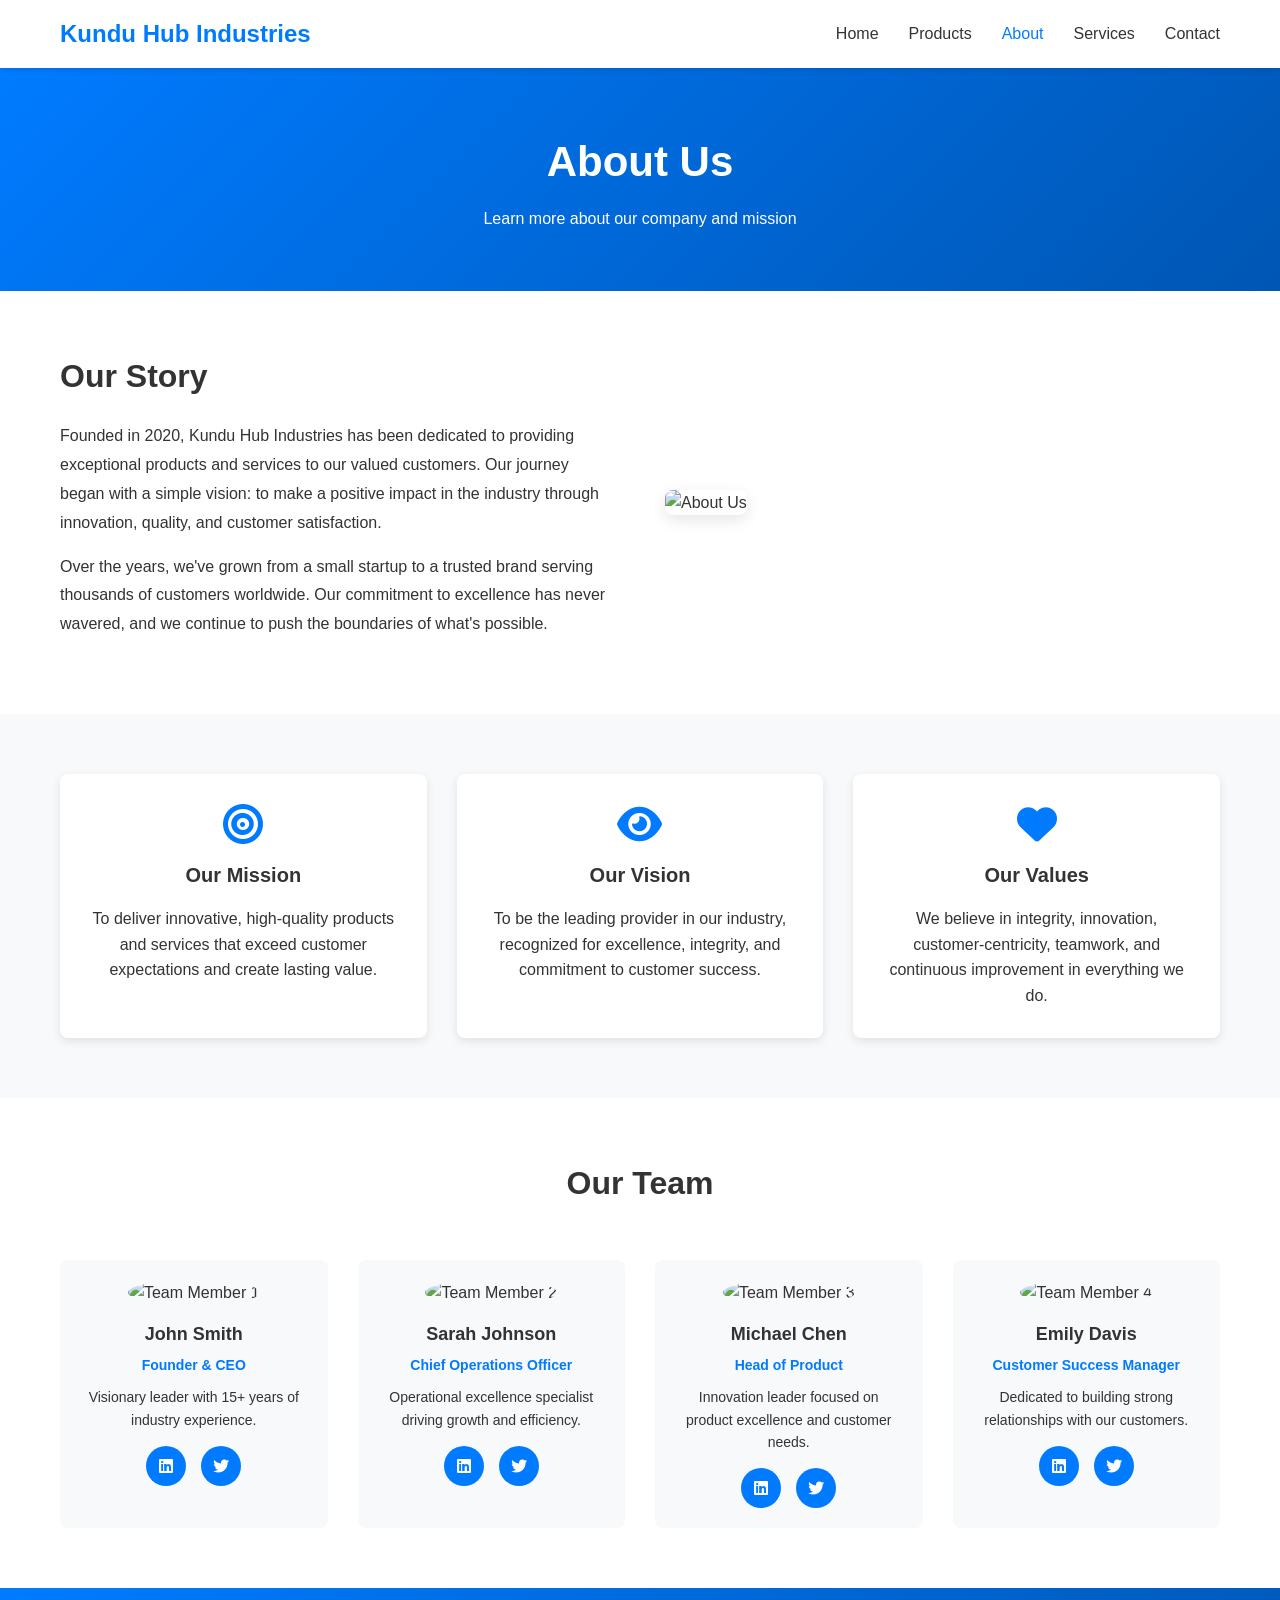
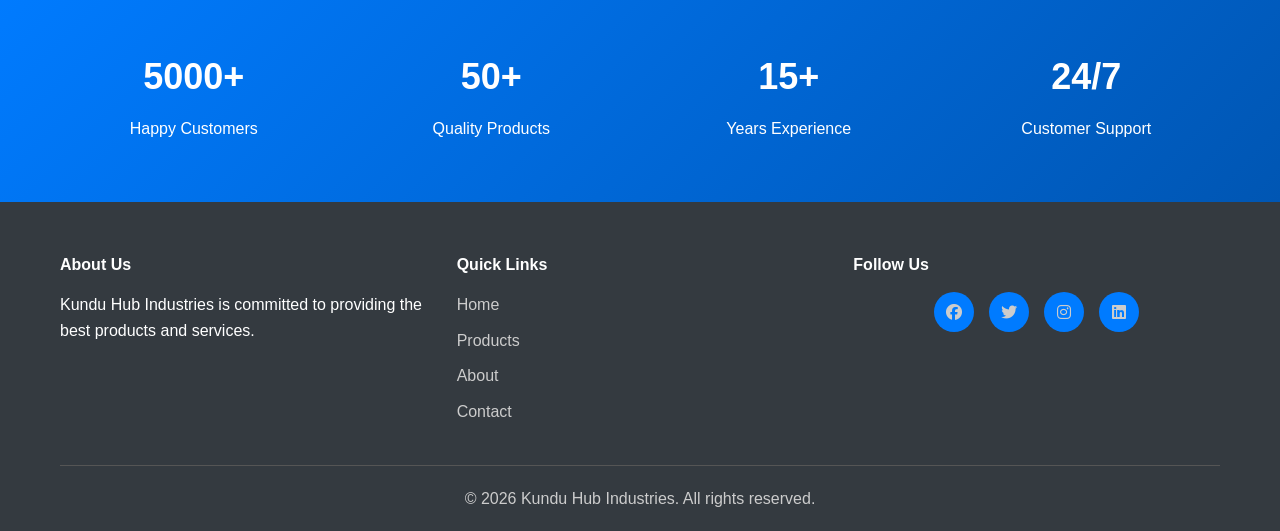
==== about.html @ c9569838 "Initial commit: Add complete business website with all pages, styling, and interactivity" ====
<!DOCTYPE html>
<html lang="en">
<head>
    <meta charset="UTF-8">
    <meta name="viewport" content="width=device-width, initial-scale=1.0">
    <title>About Us - Kundu Hub Industries</title>
    <link rel="stylesheet" href="css/styles.css">
    <link rel="stylesheet" href="https://cdnjs.cloudflare.com/ajax/libs/font-awesome/6.4.0/css/all.min.css">
</head>
<body>
    <!-- Navigation -->
    <nav class="navbar">
        <div class="container">
            <div class="nav-wrapper">
                <div class="logo">Kundu Hub Industries</div>
                <ul class="nav-menu">
                    <li><a href="index.html">Home</a></li>
                    <li><a href="products.html">Products</a></li>
                    <li><a href="about.html" class="active">About</a></li>
                    <li><a href="services.html">Services</a></li>
                    <li><a href="contact.html">Contact</a></li>
                </ul>
                <div class="hamburger">
                    <span></span>
                    <span></span>
                    <span></span>
                </div>
            </div>
        </div>
    </nav>

    <!-- Page Header -->
    <section class="page-header">
        <div class="container">
            <h1>About Us</h1>
            <p>Learn more about our company and mission</p>
        </div>
    </section>

    <!-- About Section -->
    <section class="about">
        <div class="container">
            <div class="about-content">
                <div class="about-text">
                    <h2>Our Story</h2>
                    <p>Founded in 2020, Kundu Hub Industries has been dedicated to providing exceptional products and services to our valued customers. Our journey began with a simple vision: to make a positive impact in the industry through innovation, quality, and customer satisfaction.</p>
                    <p>Over the years, we've grown from a small startup to a trusted brand serving thousands of customers worldwide. Our commitment to excellence has never wavered, and we continue to push the boundaries of what's possible.</p>
                </div>
                <div class="about-image">
                    <img src="https://via.placeholder.com/400x300?text=About+Image" alt="About Us">
                </div>
            </div>
        </div>
    </section>

    <!-- Mission & Vision -->
    <section class="mission-vision">
        <div class="container">
            <div class="mission-vision-grid">
                <div class="mission-card">
                    <i class="fas fa-bullseye"></i>
                    <h3>Our Mission</h3>
                    <p>To deliver innovative, high-quality products and services that exceed customer expectations and create lasting value.</p>
                </div>
                <div class="vision-card">
                    <i class="fas fa-eye"></i>
                    <h3>Our Vision</h3>
                    <p>To be the leading provider in our industry, recognized for excellence, integrity, and commitment to customer success.</p>
                </div>
                <div class="values-card">
                    <i class="fas fa-heart"></i>
                    <h3>Our Values</h3>
                    <p>We believe in integrity, innovation, customer-centricity, teamwork, and continuous improvement in everything we do.</p>
                </div>
            </div>
        </div>
    </section>

    <!-- Team Section -->
    <section class="team">
        <div class="container">
            <h2>Our Team</h2>
            <div class="team-grid">
                <div class="team-member">
                    <img src="https://via.placeholder.com/200?text=Team+Member+1" alt="Team Member 1">
                    <h3>John Smith</h3>
                    <p class="position">Founder & CEO</p>
                    <p>Visionary leader with 15+ years of industry experience.</p>
                    <div class="social-links">
                        <a href="#"><i class="fab fa-linkedin"></i></a>
                        <a href="#"><i class="fab fa-twitter"></i></a>
                    </div>
                </div>

                <div class="team-member">
                    <img src="https://via.placeholder.com/200?text=Team+Member+2" alt="Team Member 2">
                    <h3>Sarah Johnson</h3>
                    <p class="position">Chief Operations Officer</p>
                    <p>Operational excellence specialist driving growth and efficiency.</p>
                    <div class="social-links">
                        <a href="#"><i class="fab fa-linkedin"></i></a>
                        <a href="#"><i class="fab fa-twitter"></i></a>
                    </div>
                </div>

                <div class="team-member">
                    <img src="https://via.placeholder.com/200?text=Team+Member+3" alt="Team Member 3">
                    <h3>Michael Chen</h3>
                    <p class="position">Head of Product</p>
                    <p>Innovation leader focused on product excellence and customer needs.</p>
                    <div class="social-links">
                        <a href="#"><i class="fab fa-linkedin"></i></a>
                        <a href="#"><i class="fab fa-twitter"></i></a>
                    </div>
                </div>

                <div class="team-member">
                    <img src="https://via.placeholder.com/200?text=Team+Member+4" alt="Team Member 4">
                    <h3>Emily Davis</h3>
                    <p class="position">Customer Success Manager</p>
                    <p>Dedicated to building strong relationships with our customers.</p>
                    <div class="social-links">
                        <a href="#"><i class="fab fa-linkedin"></i></a>
                        <a href="#"><i class="fab fa-twitter"></i></a>
                    </div>
                </div>
            </div>
        </div>
    </section>

    <!-- Stats Section -->
    <section class="stats">
        <div class="container">
            <div class="stats-grid">
                <div class="stat-item">
                    <h3>5000+</h3>
                    <p>Happy Customers</p>
                </div>
                <div class="stat-item">
                    <h3>50+</h3>
                    <p>Quality Products</p>
                </div>
                <div class="stat-item">
                    <h3>15+</h3>
                    <p>Years Experience</p>
                </div>
                <div class="stat-item">
                    <h3>24/7</h3>
                    <p>Customer Support</p>
                </div>
            </div>
        </div>
    </section>

    <!-- Footer -->
    <footer class="footer">
        <div class="container">
            <div class="footer-content">
                <div class="footer-section">
                    <h4>About Us</h4>
                    <p>Kundu Hub Industries is committed to providing the best products and services.</p>
                </div>
                <div class="footer-section">
                    <h4>Quick Links</h4>
                    <ul>
                        <li><a href="index.html">Home</a></li>
                        <li><a href="products.html">Products</a></li>
                        <li><a href="about.html">About</a></li>
                        <li><a href="contact.html">Contact</a></li>
                    </ul>
                </div>
                <div class="footer-section">
                    <h4>Follow Us</h4>
                    <div class="social-links">
                        <a href="#"><i class="fab fa-facebook"></i></a>
                        <a href="#"><i class="fab fa-twitter"></i></a>
                        <a href="#"><i class="fab fa-instagram"></i></a>
                        <a href="#"><i class="fab fa-linkedin"></i></a>
                    </div>
                </div>
            </div>
            <div class="footer-bottom">
                <p>&copy; 2026 Kundu Hub Industries. All rights reserved.</p>
            </div>
        </div>
    </footer>

    <script src="js/script.js"></script>
</body>
</html>
---- css/styles.css ----
:root {
    --primary-color: #007bff;
    --secondary-color: #6c757d;
    --success-color: #28a745;
    --danger-color: #dc3545;
    --warning-color: #ffc107;
    --light-color: #f8f9fa;
    --dark-color: #343a40;
    --white-color: #ffffff;
    --text-color: #333333;
    --border-radius: 8px;
    --transition: all 0.3s ease;
}

* {
    margin: 0;
    padding: 0;
    box-sizing: border-box;
}

body {
    font-family: 'Segoe UI', Tahoma, Geneva, Verdana, sans-serif;
    line-height: 1.6;
    color: var(--text-color);
    background-color: var(--white-color);
}

.container {
    max-width: 1200px;
    margin: 0 auto;
    padding: 0 20px;
}

/* Navigation */
.navbar {
    background-color: var(--white-color);
    box-shadow: 0 2px 5px rgba(0, 0, 0, 0.1);
    position: sticky;
    top: 0;
    z-index: 1000;
}

.nav-wrapper {
    display: flex;
    justify-content: space-between;
    align-items: center;
    padding: 15px 0;
}

.logo {
    font-size: 24px;
    font-weight: bold;
    color: var(--primary-color);
}

.nav-menu {
    display: flex;
    list-style: none;
    gap: 30px;
}

.nav-menu a {
    text-decoration: none;
    color: var(--text-color);
    font-weight: 500;
    transition: var(--transition);
}

.nav-menu a:hover,
.nav-menu a.active {
    color: var(--primary-color);
}

.hamburger {
    display: none;
    flex-direction: column;
    cursor: pointer;
}

.hamburger span {
    width: 25px;
    height: 3px;
    background-color: var(--text-color);
    margin: 5px 0;
    transition: var(--transition);
}

/* Hero Section */
.hero {
    background: linear-gradient(135deg, var(--primary-color) 0%, #0056b3 100%);
    color: var(--white-color);
    padding: 120px 20px;
    text-align: center;
}

.hero-content h1 {
    font-size: 48px;
    margin-bottom: 15px;
    animation: slideInDown 0.8s ease;
}

.hero-content p {
    font-size: 20px;
    margin-bottom: 30px;
    animation: slideInUp 0.8s ease;
}

/* Buttons */
.btn {
    display: inline-block;
    padding: 12px 30px;
    border: none;
    border-radius: var(--border-radius);
    font-size: 16px;
    font-weight: 600;
    cursor: pointer;
    transition: var(--transition);
    text-decoration: none;
    margin: 10px;
}

.btn-primary {
    background-color: var(--primary-color);
    color: var(--white-color);
}

.btn-primary:hover {
    background-color: #0056b3;
    transform: translateY(-2px);
    box-shadow: 0 5px 15px rgba(0, 0, 0, 0.2);
}

.btn-secondary {
    background-color: transparent;
    color: var(--white-color);
    border: 2px solid var(--white-color);
}

.btn-secondary:hover {
    background-color: var(--white-color);
    color: var(--primary-color);
}

.btn-light {
    background-color: var(--white-color);
    color: var(--primary-color);
}

.btn-light:hover {
    background-color: var(--light-color);
}

.btn-outline {
    background-color: transparent;
    color: var(--primary-color);
    border: 2px solid var(--primary-color);
}

.btn-outline:hover {
    background-color: var(--primary-color);
    color: var(--white-color);
}

.btn-small {
    padding: 8px 20px;
    font-size: 14px;
}

/* Features Section */
.features {
    padding: 80px 0;
    background-color: var(--light-color);
}

.features h2 {
    text-align: center;
    font-size: 36px;
    margin-bottom: 50px;
}

.features-grid {
    display: grid;
    grid-template-columns: repeat(auto-fit, minmax(250px, 1fr));
    gap: 30px;
}

.feature-card {
    background-color: var(--white-color);
    padding: 30px;
    border-radius: var(--border-radius);
    text-align: center;
    box-shadow: 0 3px 10px rgba(0, 0, 0, 0.1);
    transition: var(--transition);
}

.feature-card:hover {
    transform: translateY(-10px);
    box-shadow: 0 8px 20px rgba(0, 0, 0, 0.15);
}

.feature-card i {
    font-size: 40px;
    color: var(--primary-color);
    margin-bottom: 15px;
}

.feature-card h3 {
    font-size: 20px;
    margin-bottom: 10px;
}

/* CTA Section */
.cta {
    background: linear-gradient(135deg, var(--primary-color) 0%, #0056b3 100%);
    color: var(--white-color);
    padding: 80px 20px;
    text-align: center;
}

.cta h2 {
    font-size: 36px;
    margin-bottom: 15px;
}

.cta p {
    font-size: 18px;
    margin-bottom: 30px;
}

/* Page Header */
.page-header {
    background: linear-gradient(135deg, var(--primary-color) 0%, #0056b3 100%);
    color: var(--white-color);
    padding: 60px 20px;
    text-align: center;
}

.page-header h1 {
    font-size: 42px;
    margin-bottom: 10px;
}

/* Products Section */
.products-filter {
    padding: 40px 0;
    text-align: center;
    background-color: var(--light-color);
}

.filter-group {
    display: flex;
    justify-content: center;
    gap: 15px;
    flex-wrap: wrap;
}

.filter-btn {
    padding: 10px 20px;
    border: 2px solid var(--primary-color);
    background-color: transparent;
    color: var(--primary-color);
    border-radius: var(--border-radius);
    cursor: pointer;
    font-weight: 600;
    transition: var(--transition);
}

.filter-btn:hover,
.filter-btn.active {
    background-color: var(--primary-color);
    color: var(--white-color);
}

.products {
    padding: 60px 0;
}

.products-grid {
    display: grid;
    grid-template-columns: repeat(auto-fill, minmax(280px, 1fr));
    gap: 30px;
}

.product-card {
    background-color: var(--white-color);
    border-radius: var(--border-radius);
    overflow: hidden;
    box-shadow: 0 3px 10px rgba(0, 0, 0, 0.1);
    transition: var(--transition);
}

.product-card:hover {
    transform: translateY(-10px);
    box-shadow: 0 8px 20px rgba(0, 0, 0, 0.15);
}

.product-image {
    position: relative;
    overflow: hidden;
    height: 200px;
}

.product-image img {
    width: 100%;
    height: 100%;
    object-fit: cover;
    transition: var(--transition);
}

.product-card:hover .product-image img {
    transform: scale(1.1);
}

.product-overlay {
    position: absolute;
    top: 0;
    left: 0;
    width: 100%;
    height: 100%;
    background-color: rgba(0, 123, 255, 0.9);
    display: flex;
    align-items: center;
    justify-content: center;
    opacity: 0;
    transition: var(--transition);
}

.product-card:hover .product-overlay {
    opacity: 1;
}

.product-info {
    padding: 20px;
}

.product-info h3 {
    font-size: 18px;
    margin-bottom: 10px;
}

.product-info .price {
    font-size: 20px;
    font-weight: bold;
    color: var(--primary-color);
    margin-bottom: 10px;
}

.product-info .description {
    font-size: 14px;
    color: var(--secondary-color);
    margin-bottom: 15px;
}

/* Contact Section */
.contact {
    padding: 60px 0;
}

.contact-wrapper {
    display: grid;
    grid-template-columns: 1fr 1fr;
    gap: 50px;
}

.contact-info h2,
.contact-form h2 {
    font-size: 24px;
    margin-bottom: 30px;
}

.info-item {
    display: flex;
    gap: 20px;
    margin-bottom: 30px;
}

.info-item i {
    font-size: 28px;
    color: var(--primary-color);
    min-width: 40px;
}

.info-item h4 {
    margin-bottom: 8px;
}

.info-item a {
    color: var(--primary-color);
    text-decoration: none;
}

.info-item a:hover {
    text-decoration: underline;
}

.contact-form {
}

.form-group {
    margin-bottom: 20px;
}

.form-group label {
    display: block;
    margin-bottom: 8px;
    font-weight: 600;
}

.form-group input,
.form-group textarea {
    width: 100%;
    padding: 12px;
    border: 1px solid #ddd;
    border-radius: var(--border-radius);
    font-family: inherit;
    font-size: 14px;
    transition: var(--transition);
}

.form-group input:focus,
.form-group textarea:focus {
    outline: none;
    border-color: var(--primary-color);
    box-shadow: 0 0 0 3px rgba(0, 123, 255, 0.25);
}

.map-section {
    width: 100%;
    margin: 60px 0;
}

/* About Section */
.about {
    padding: 60px 0;
}

.about-content {
    display: grid;
    grid-template-columns: 1fr 1fr;
    gap: 50px;
    align-items: center;
}

.about-text h2 {
    font-size: 32px;
    margin-bottom: 20px;
}

.about-text p {
    margin-bottom: 15px;
    line-height: 1.8;
}

.about-image img {
    width: 100%;
    border-radius: var(--border-radius);
    box-shadow: 0 5px 15px rgba(0, 0, 0, 0.1);
}

/* Mission & Vision */
.mission-vision {
    padding: 60px 0;
    background-color: var(--light-color);
}

.mission-vision-grid {
    display: grid;
    grid-template-columns: repeat(auto-fit, minmax(250px, 1fr));
    gap: 30px;
}

.mission-card,
.vision-card,
.values-card {
    background-color: var(--white-color);
    padding: 30px;
    border-radius: var(--border-radius);
    text-align: center;
    box-shadow: 0 3px 10px rgba(0, 0, 0, 0.1);
}

.mission-card i,
.vision-card i,
.values-card i {
    font-size: 40px;
    color: var(--primary-color);
    margin-bottom: 15px;
}

.mission-card h3,
.vision-card h3,
.values-card h3 {
    font-size: 20px;
    margin-bottom: 15px;
}

/* Team Section */
.team {
    padding: 60px 0;
}

.team h2 {
    text-align: center;
    font-size: 32px;
    margin-bottom: 50px;
}

.team-grid {
    display: grid;
    grid-template-columns: repeat(auto-fit, minmax(250px, 1fr));
    gap: 30px;
}

.team-member {
    background-color: var(--light-color);
    padding: 20px;
    border-radius: var(--border-radius);
    text-align: center;
    transition: var(--transition);
}

.team-member:hover {
    transform: translateY(-10px);
    box-shadow: 0 8px 20px rgba(0, 0, 0, 0.15);
}

.team-member img {
    width: 150px;
    height: 150px;
    border-radius: 50%;
    margin-bottom: 15px;
    object-fit: cover;
}

.team-member h3 {
    font-size: 18px;
    margin-bottom: 5px;
}

.team-member .position {
    color: var(--primary-color);
    font-weight: 600;
    margin-bottom: 10px;
}

.team-member p {
    font-size: 14px;
    margin-bottom: 15px;
}

.social-links {
    display: flex;
    justify-content: center;
    gap: 15px;
}

.social-links a {
    width: 40px;
    height: 40px;
    border-radius: 50%;
    background-color: var(--primary-color);
    color: var(--white-color);
    display: flex;
    align-items: center;
    justify-content: center;
    text-decoration: none;
    transition: var(--transition);
}

.social-links a:hover {
    background-color: #0056b3;
    transform: translateY(-3px);
}

/* Stats Section */
.stats {
    background: linear-gradient(135deg, var(--primary-color) 0%, #0056b3 100%);
    color: var(--white-color);
    padding: 60px 0;
}

.stats-grid {
    display: grid;
    grid-template-columns: repeat(auto-fit, minmax(200px, 1fr));
    gap: 30px;
    text-align: center;
}

.stat-item h3 {
    font-size: 36px;
    margin-bottom: 10px;
}

.stat-item p {
    font-size: 16px;
}

/* Services Section */
.services-section {
    padding: 60px 0;
}

.services-grid {
    display: grid;
    grid-template-columns: repeat(auto-fit, minmax(280px, 1fr));
    gap: 30px;
}

.service-card {
    background-color: var(--light-color);
    padding: 30px;
    border-radius: var(--border-radius);
    text-align: center;
    transition: var(--transition);
}

.service-card:hover {
    transform: translateY(-10px);
    box-shadow: 0 8px 20px rgba(0, 0, 0, 0.15);
}

.service-icon {
    font-size: 50px;
    color: var(--primary-color);
    margin-bottom: 15px;
}

.service-card h3 {
    font-size: 20px;
    margin-bottom: 15px;
}

.service-card p {
    margin-bottom: 15px;
    line-height: 1.6;
}

.service-card .link {
    color: var(--primary-color);
    text-decoration: none;
    font-weight: 600;
    transition: var(--transition);
}

.service-card .link:hover {
    color: #0056b3;
}

/* Pricing Section */
.pricing {
    padding: 60px 0;
    background-color: var(--light-color);
}

.pricing h2 {
    text-align: center;
    font-size: 32px;
    margin-bottom: 50px;
}

.pricing-grid {
    display: grid;
    grid-template-columns: repeat(auto-fit, minmax(280px, 1fr));
    gap: 30px;
}

.pricing-card {
    background-color: var(--white-color);
    padding: 40px;
    border-radius: var(--border-radius);
    text-align: center;
    box-shadow: 0 3px 10px rgba(0, 0, 0, 0.1);
    transition: var(--transition);
    position: relative;
}

.pricing-card:hover {
    transform: translateY(-10px);
    box-shadow: 0 8px 20px rgba(0, 0, 0, 0.15);
}

.pricing-card.featured {
    border: 2px solid var(--primary-color);
    transform: scale(1.05);
}

.pricing-card .badge {
    position: absolute;
    top: -15px;
    left: 50%;
    transform: translateX(-50%);
    background-color: var(--primary-color);
    color: var(--white-color);
    padding: 5px 15px;
    border-radius: 20px;
    font-size: 12px;
    font-weight: 600;
}

.pricing-card h3 {
    font-size: 22px;
    margin-bottom: 15px;
}

.pricing-card .price {
    font-size: 36px;
    font-weight: bold;
    color: var(--primary-color);
    margin-bottom: 5px;
}

.pricing-card .period {
    font-size: 14px;
    color: var(--secondary-color);
    margin-bottom: 25px;
}

.pricing-card .features {
    list-style: none;
    margin-bottom: 30px;
    text-align: left;
}

.pricing-card .features li {
    padding: 10px 0;
    border-bottom: 1px solid #eee;
}

.pricing-card .features i {
    color: var(--success-color);
    margin-right: 10px;
}

.pricing-card .features i.fa-times {
    color: var(--danger-color);
}

/* Footer */
.footer {
    background-color: var(--dark-color);
    color: var(--white-color);
    padding: 50px 0 20px;
}

.footer-content {
    display: grid;
    grid-template-columns: repeat(auto-fit, minmax(250px, 1fr));
    gap: 30px;
    margin-bottom: 30px;
}

.footer-section h4 {
    margin-bottom: 15px;
}

.footer-section ul {
    list-style: none;
}

.footer-section ul li {
    margin-bottom: 10px;
}

.footer-section a {
    color: #ccc;
    text-decoration: none;
    transition: var(--transition);
}

.footer-section a:hover {
    color: var(--white-color);
}

.footer-bottom {
    text-align: center;
    padding-top: 20px;
    border-top: 1px solid #555;
    color: #ccc;
}

/* Animations */
@keyframes slideInDown {
    from {
        transform: translateY(-50px);
        opacity: 0;
    }
    to {
        transform: translateY(0);
        opacity: 1;
    }
}

@keyframes slideInUp {
    from {
        transform: translateY(50px);
        opacity: 0;
    }
    to {
        transform: translateY(0);
        opacity: 1;
    }
}

/* Responsive Design */
@media (max-width: 768px) {
    .hamburger {
        display: flex;
    }

    .nav-menu {
        position: absolute;
        top: 60px;
        left: 0;
        flex-direction: column;
        width: 100%;
        background-color: var(--white-color);
        gap: 0;
        display: none;
        padding: 20px 0;
    }

    .nav-menu.active {
        display: flex;
    }

    .nav-menu li {
        padding: 10px 20px;
        border-bottom: 1px solid #eee;
    }

    .hero-content h1 {
        font-size: 32px;
    }

    .hero-content p {
        font-size: 16px;
    }

    .about-content,
    .contact-wrapper {
        grid-template-columns: 1fr;
    }

    .features-grid,
    .services-grid,
    .pricing-grid,
    .team-grid,
    .stats-grid {
        grid-template-columns: 1fr;
    }

    .pricing-card.featured {
        transform: scale(1);
    }

    .filter-group {
        gap: 10px;
    }

    .products-grid {
        grid-template-columns: repeat(auto-fill, minmax(200px, 1fr));
    }
}

@media (max-width: 480px) {
    .container {
        padding: 0 15px;
    }

    .hero {
        padding: 60px 20px;
    }

    .hero-content h1 {
        font-size: 24px;
    }

    .btn {
        display: block;
        margin: 10px 0;
    }

    .page-header h1 {
        font-size: 28px;
    }

    h2 {
        font-size: 24px;
    }
}
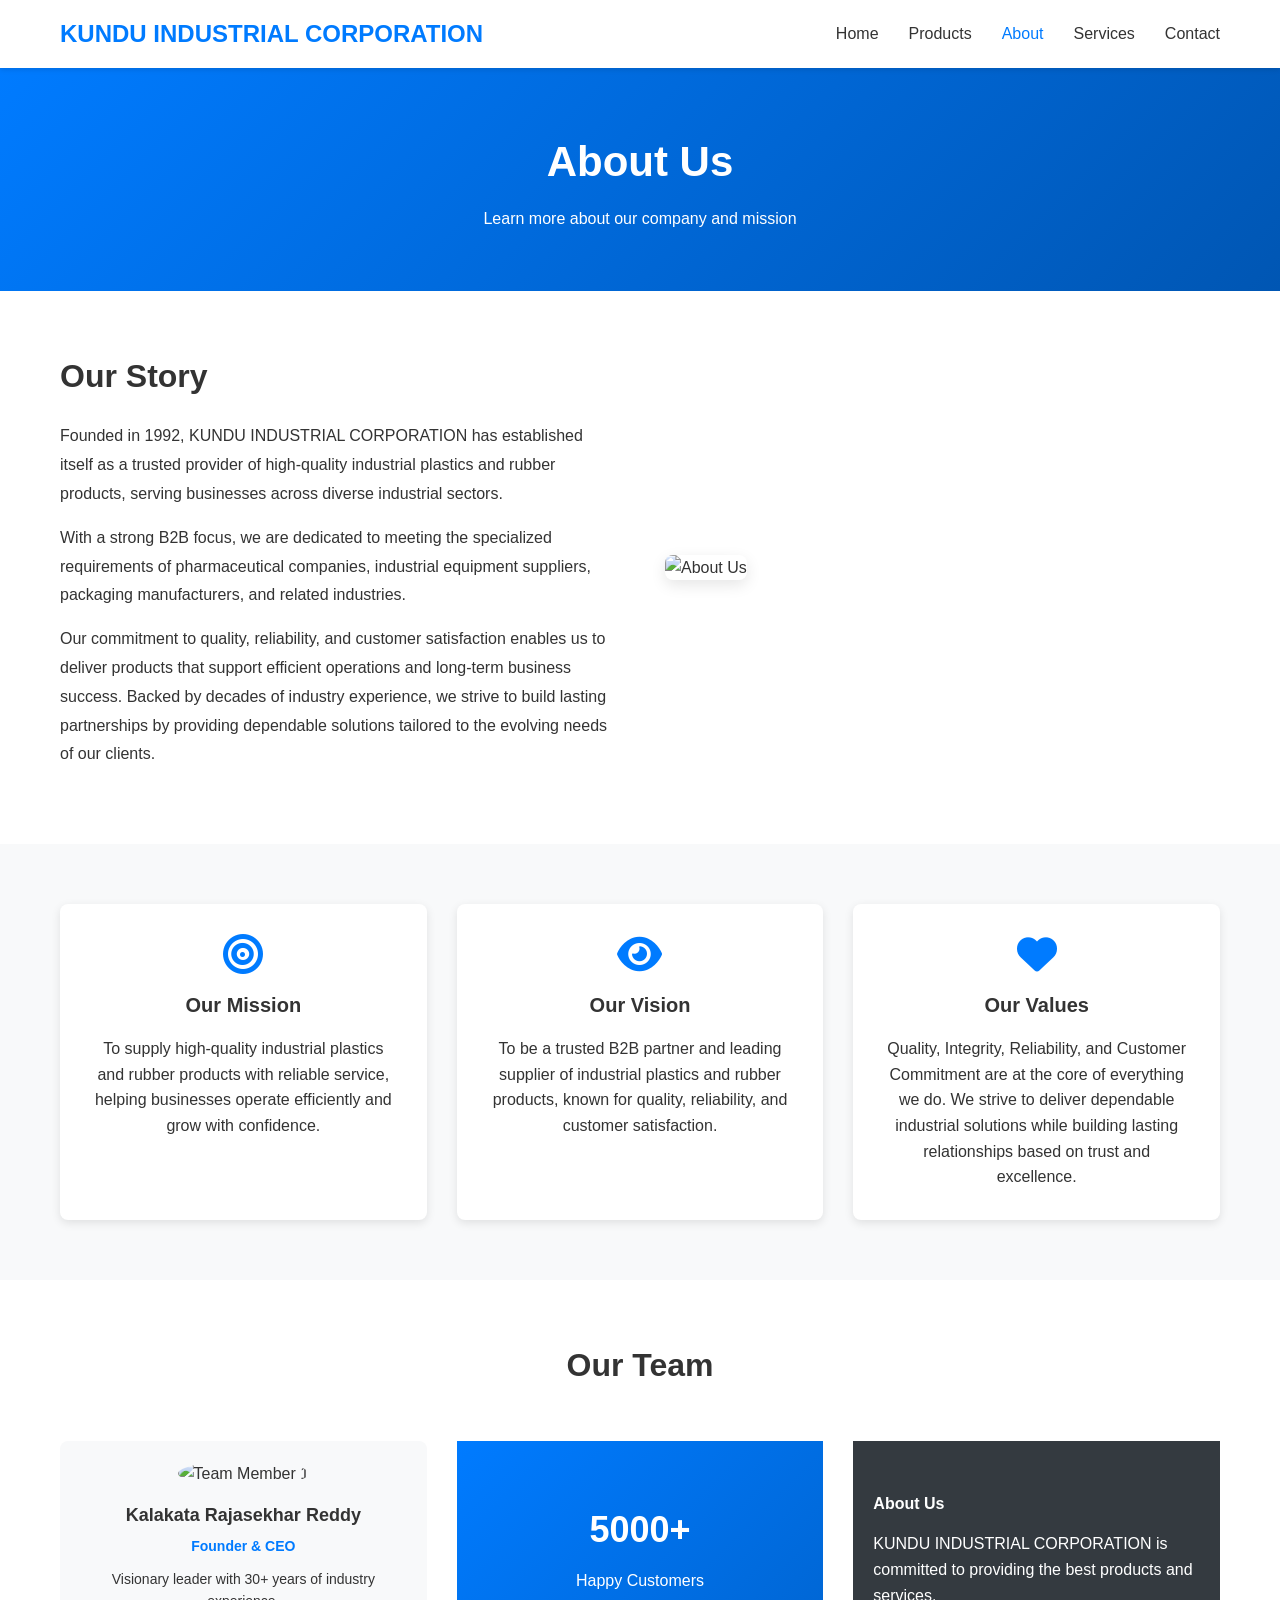
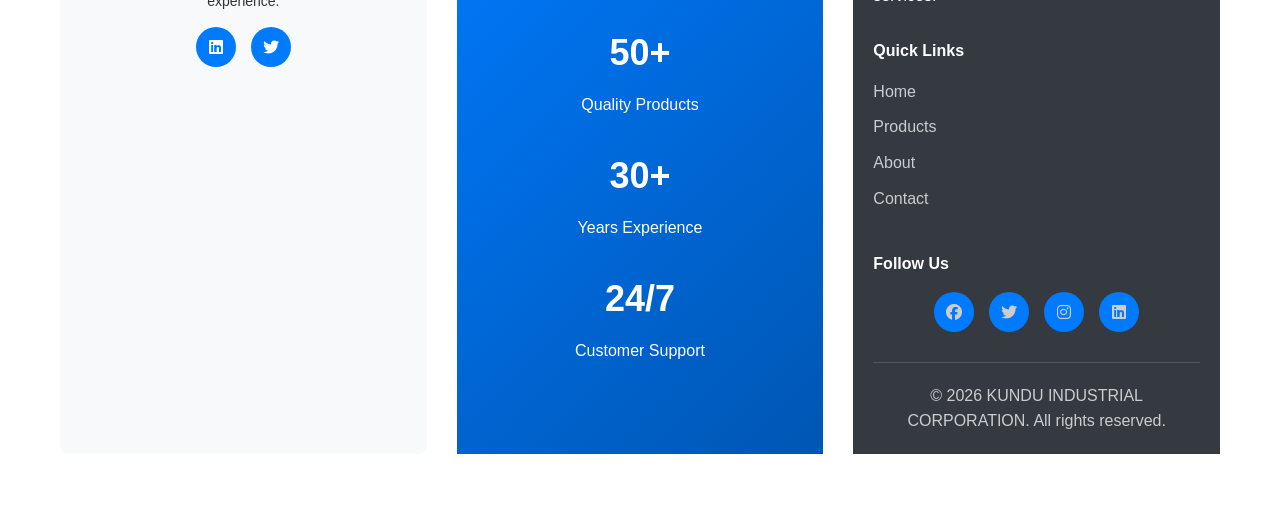
==== commit 3c2524c9: "Update company name and details in about.html" ====
--- a/about.html
+++ b/about.html
@@ -12,7 +12,7 @@
     <nav class="navbar">
         <div class="container">
             <div class="nav-wrapper">
-                <div class="logo">Kundu Hub Industries</div>
+                <div class="logo">KUNDU INDUSTRIAL CORPORATION</div>
                 <ul class="nav-menu">
                     <li><a href="index.html">Home</a></li>
                     <li><a href="products.html">Products</a></li>
@@ -43,8 +43,9 @@
             <div class="about-content">
                 <div class="about-text">
                     <h2>Our Story</h2>
-                    <p>Founded in 2020, Kundu Hub Industries has been dedicated to providing exceptional products and services to our valued customers. Our journey began with a simple vision: to make a positive impact in the industry through innovation, quality, and customer satisfaction.</p>
-                    <p>Over the years, we've grown from a small startup to a trusted brand serving thousands of customers worldwide. Our commitment to excellence has never wavered, and we continue to push the boundaries of what's possible.</p>
+                    <p>Founded in 1992, KUNDU INDUSTRIAL CORPORATION has established itself as a trusted provider of high-quality industrial plastics and rubber products, serving businesses across diverse industrial sectors.</p>
+                    <p> With a strong B2B focus, we are dedicated to meeting the specialized requirements of pharmaceutical companies, industrial equipment suppliers, packaging manufacturers, and related industries. </p>
+                    <p>Our commitment to quality, reliability, and customer satisfaction enables us to deliver products that support efficient operations and long-term business success. Backed by decades of industry experience, we strive to build lasting partnerships by providing dependable solutions tailored to the evolving needs of our clients.</p>
                 </div>
                 <div class="about-image">
                     <img src="https://via.placeholder.com/400x300?text=About+Image" alt="About Us">
@@ -60,17 +61,17 @@
                 <div class="mission-card">
                     <i class="fas fa-bullseye"></i>
                     <h3>Our Mission</h3>
-                    <p>To deliver innovative, high-quality products and services that exceed customer expectations and create lasting value.</p>
+                    <p>To supply high-quality industrial plastics and rubber products with reliable service, helping businesses operate efficiently and grow with confidence.</p>
                 </div>
                 <div class="vision-card">
                     <i class="fas fa-eye"></i>
                     <h3>Our Vision</h3>
-                    <p>To be the leading provider in our industry, recognized for excellence, integrity, and commitment to customer success.</p>
+                    <p>To be a trusted B2B partner and leading supplier of industrial plastics and rubber products, known for quality, reliability, and customer satisfaction.</p>
                 </div>
                 <div class="values-card">
                     <i class="fas fa-heart"></i>
                     <h3>Our Values</h3>
-                    <p>We believe in integrity, innovation, customer-centricity, teamwork, and continuous improvement in everything we do.</p>
+                    <p>Quality, Integrity, Reliability, and Customer Commitment are at the core of everything we do. We strive to deliver dependable industrial solutions while building lasting relationships based on trust and excellence.</p>
                 </div>
             </div>
         </div>
@@ -83,51 +84,16 @@
             <div class="team-grid">
                 <div class="team-member">
                     <img src="https://via.placeholder.com/200?text=Team+Member+1" alt="Team Member 1">
-                    <h3>John Smith</h3>
+                    <h3>Kalakata Rajasekhar Reddy</h3>
                     <p class="position">Founder & CEO</p>
-                    <p>Visionary leader with 15+ years of industry experience.</p>
+                    <p>Visionary leader with 30+ years of industry experience.</p>
                     <div class="social-links">
                         <a href="#"><i class="fab fa-linkedin"></i></a>
                         <a href="#"><i class="fab fa-twitter"></i></a>
                     </div>
                 </div>
 
-                <div class="team-member">
-                    <img src="https://via.placeholder.com/200?text=Team+Member+2" alt="Team Member 2">
-                    <h3>Sarah Johnson</h3>
-                    <p class="position">Chief Operations Officer</p>
-                    <p>Operational excellence specialist driving growth and efficiency.</p>
-                    <div class="social-links">
-                        <a href="#"><i class="fab fa-linkedin"></i></a>
-                        <a href="#"><i class="fab fa-twitter"></i></a>
-                    </div>
-                </div>
-
-                <div class="team-member">
-                    <img src="https://via.placeholder.com/200?text=Team+Member+3" alt="Team Member 3">
-                    <h3>Michael Chen</h3>
-                    <p class="position">Head of Product</p>
-                    <p>Innovation leader focused on product excellence and customer needs.</p>
-                    <div class="social-links">
-                        <a href="#"><i class="fab fa-linkedin"></i></a>
-                        <a href="#"><i class="fab fa-twitter"></i></a>
-                    </div>
-                </div>
-
-                <div class="team-member">
-                    <img src="https://via.placeholder.com/200?text=Team+Member+4" alt="Team Member 4">
-                    <h3>Emily Davis</h3>
-                    <p class="position">Customer Success Manager</p>
-                    <p>Dedicated to building strong relationships with our customers.</p>
-                    <div class="social-links">
-                        <a href="#"><i class="fab fa-linkedin"></i></a>
-                        <a href="#"><i class="fab fa-twitter"></i></a>
-                    </div>
-                </div>
-            </div>
-        </div>
-    </section>
-
+              
     <!-- Stats Section -->
     <section class="stats">
         <div class="container">
@@ -141,7 +107,7 @@
                     <p>Quality Products</p>
                 </div>
                 <div class="stat-item">
-                    <h3>15+</h3>
+                    <h3>30+</h3>
                     <p>Years Experience</p>
                 </div>
                 <div class="stat-item">
@@ -158,7 +124,7 @@
             <div class="footer-content">
                 <div class="footer-section">
                     <h4>About Us</h4>
-                    <p>Kundu Hub Industries is committed to providing the best products and services.</p>
+                    <p>KUNDU INDUSTRIAL CORPORATION is committed to providing the best products and services.</p>
                 </div>
                 <div class="footer-section">
                     <h4>Quick Links</h4>
@@ -180,11 +146,11 @@
                 </div>
             </div>
             <div class="footer-bottom">
-                <p>&copy; 2026 Kundu Hub Industries. All rights reserved.</p>
+                <p>&copy; 2026 KUNDU INDUSTRIAL CORPORATION. All rights reserved.</p>
             </div>
         </div>
     </footer>
 
     <script src="js/script.js"></script>
 </body>
-</html>+</html>
